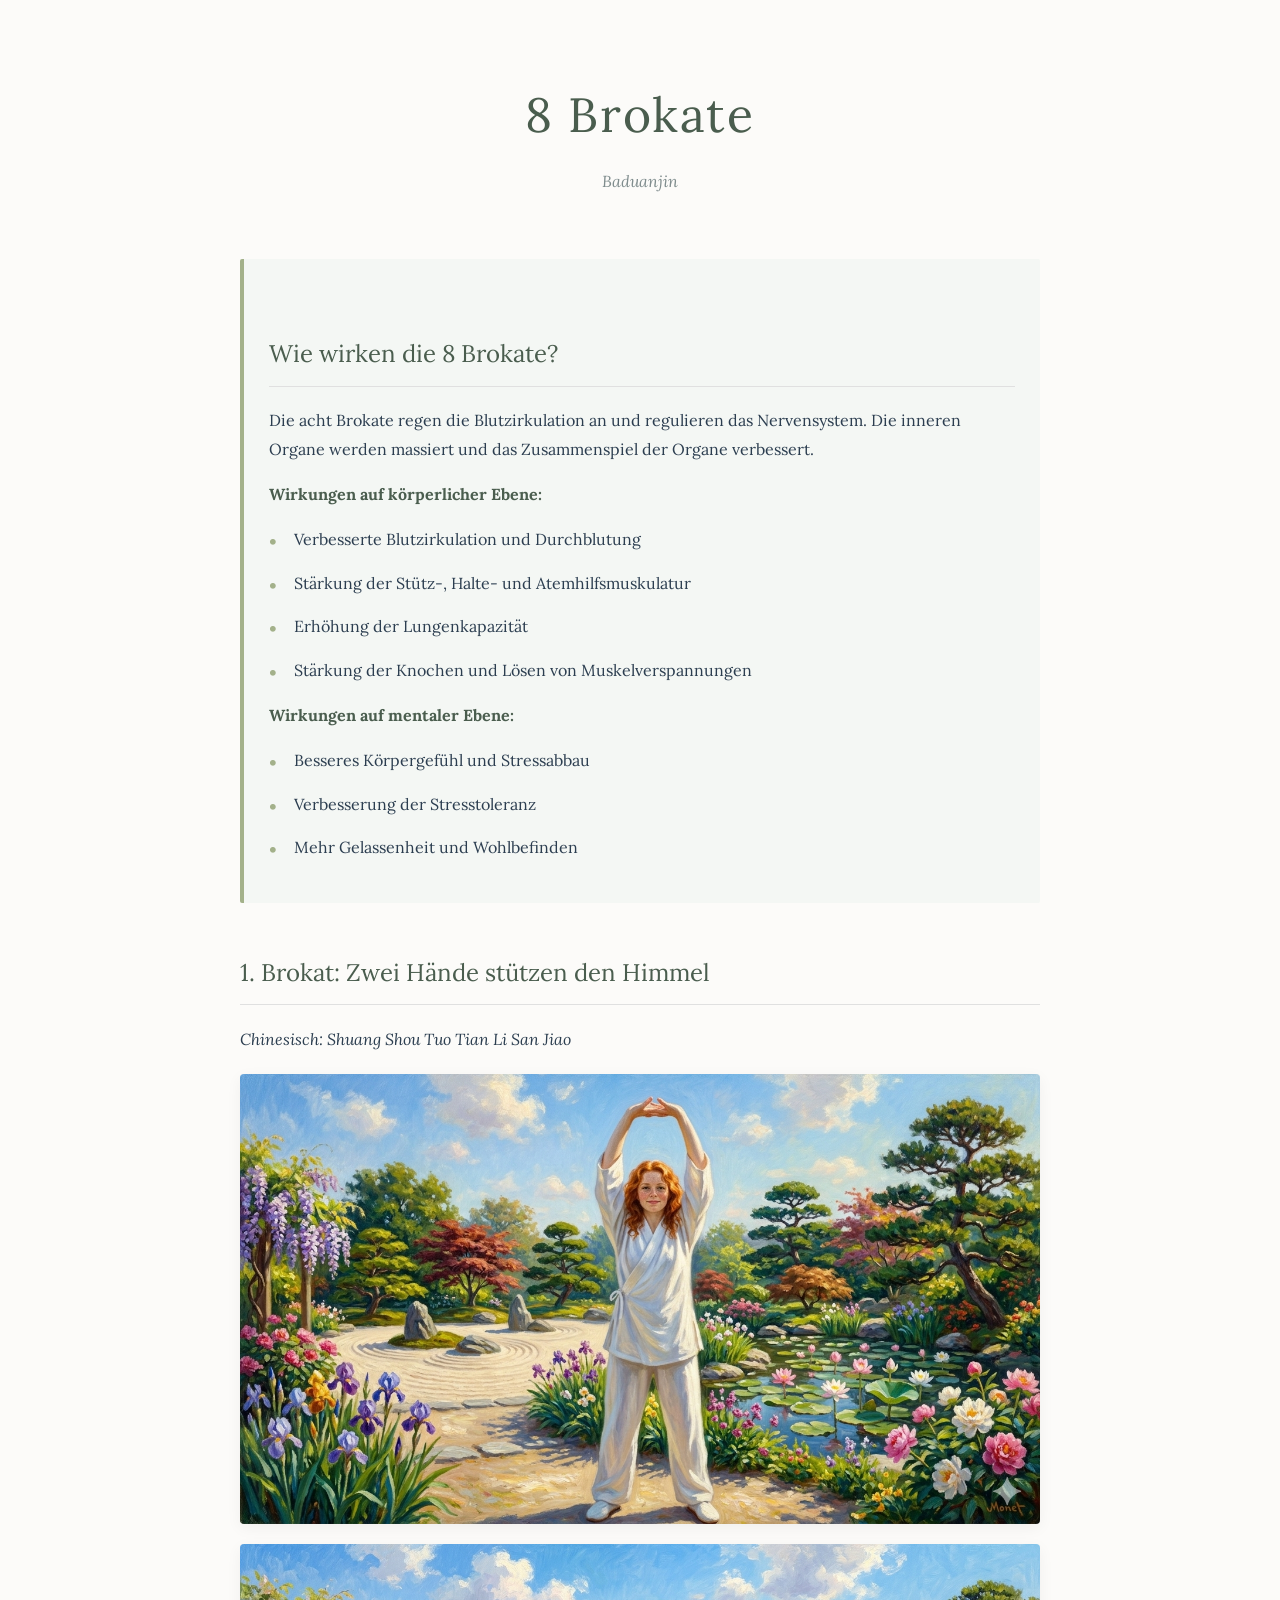
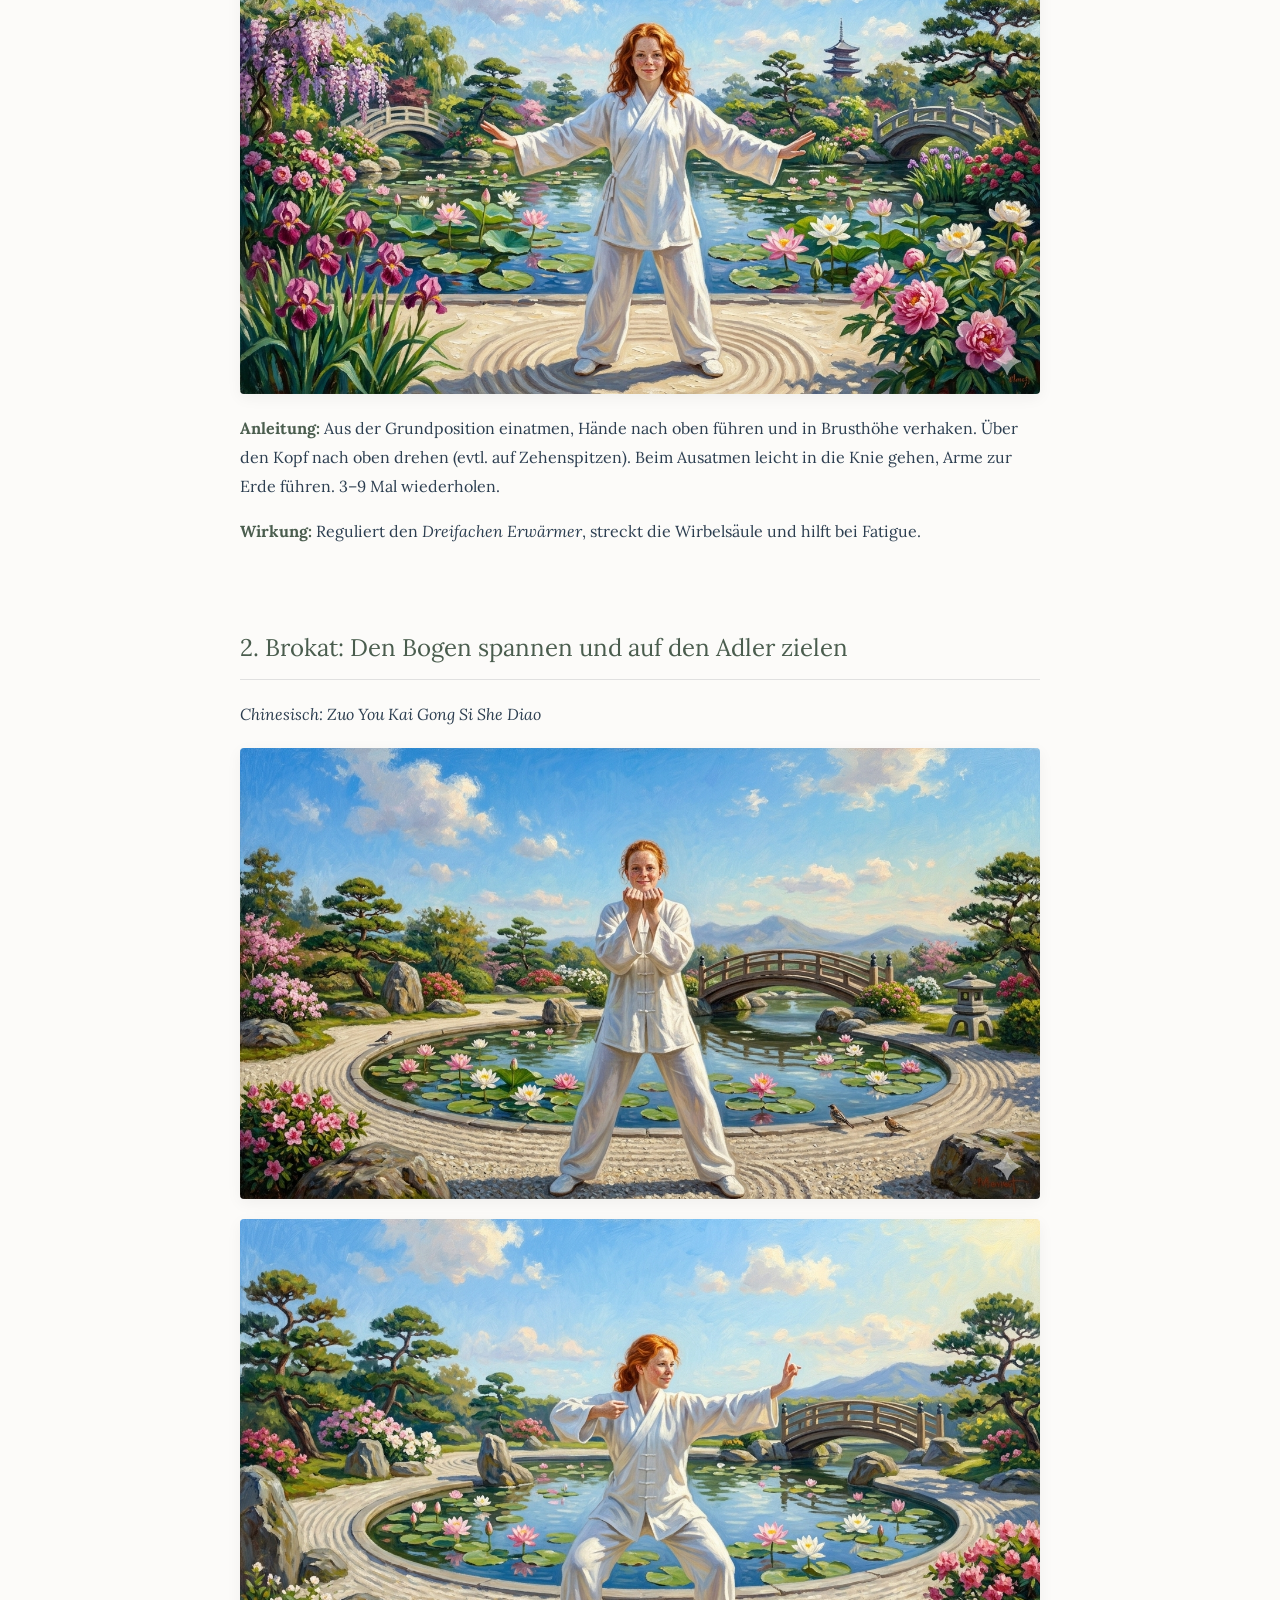
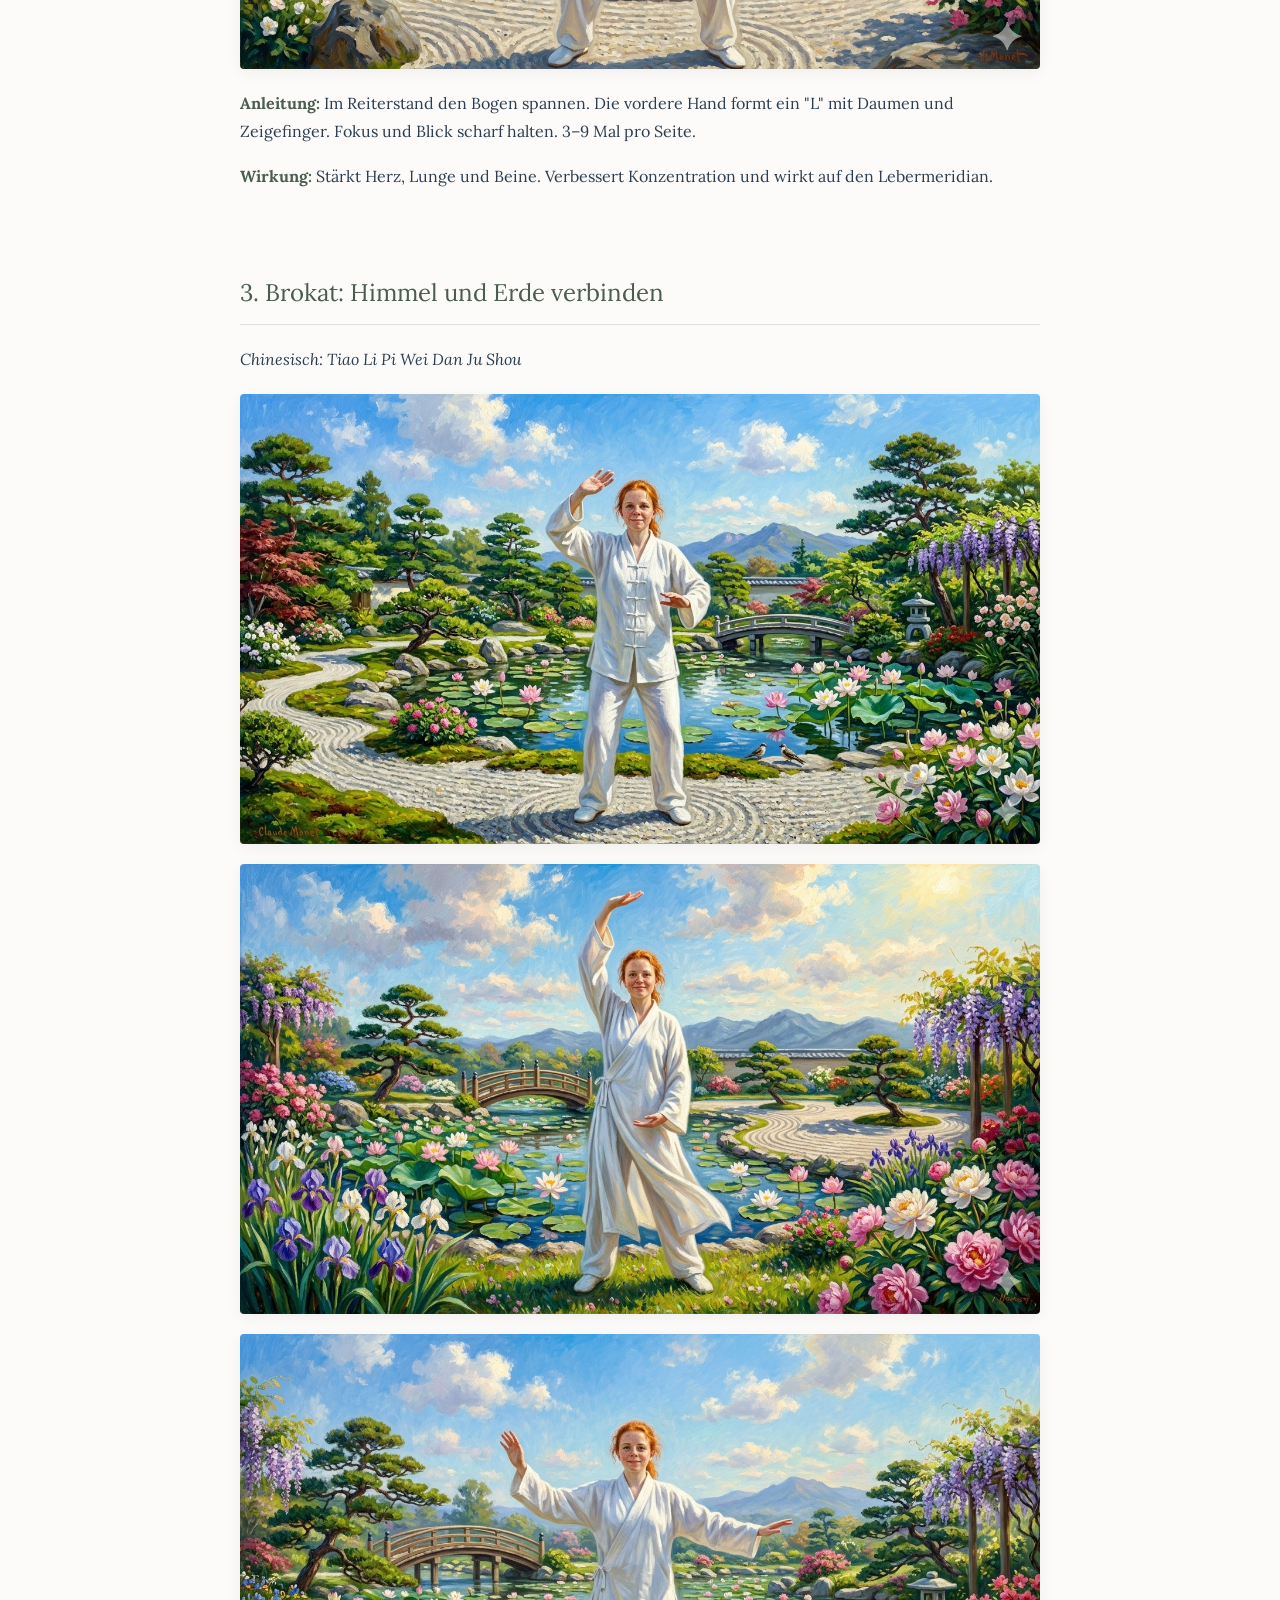
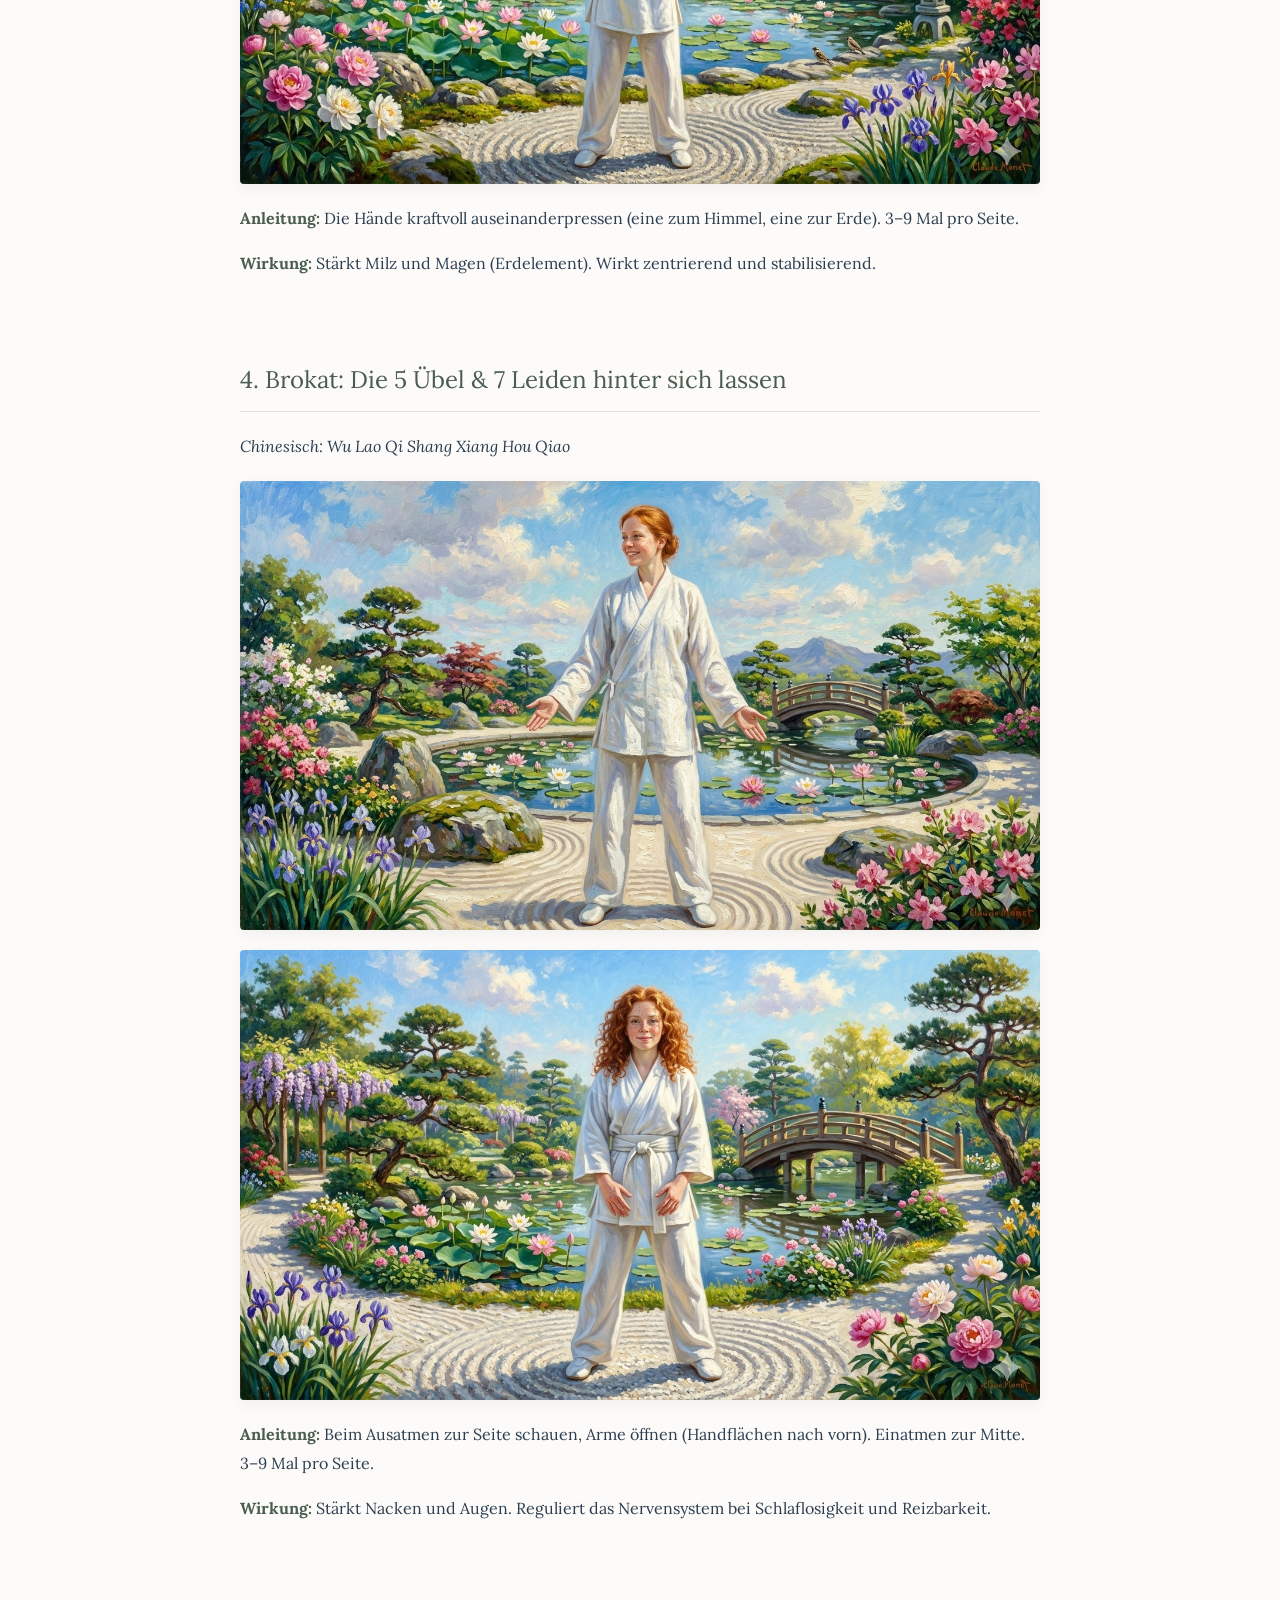
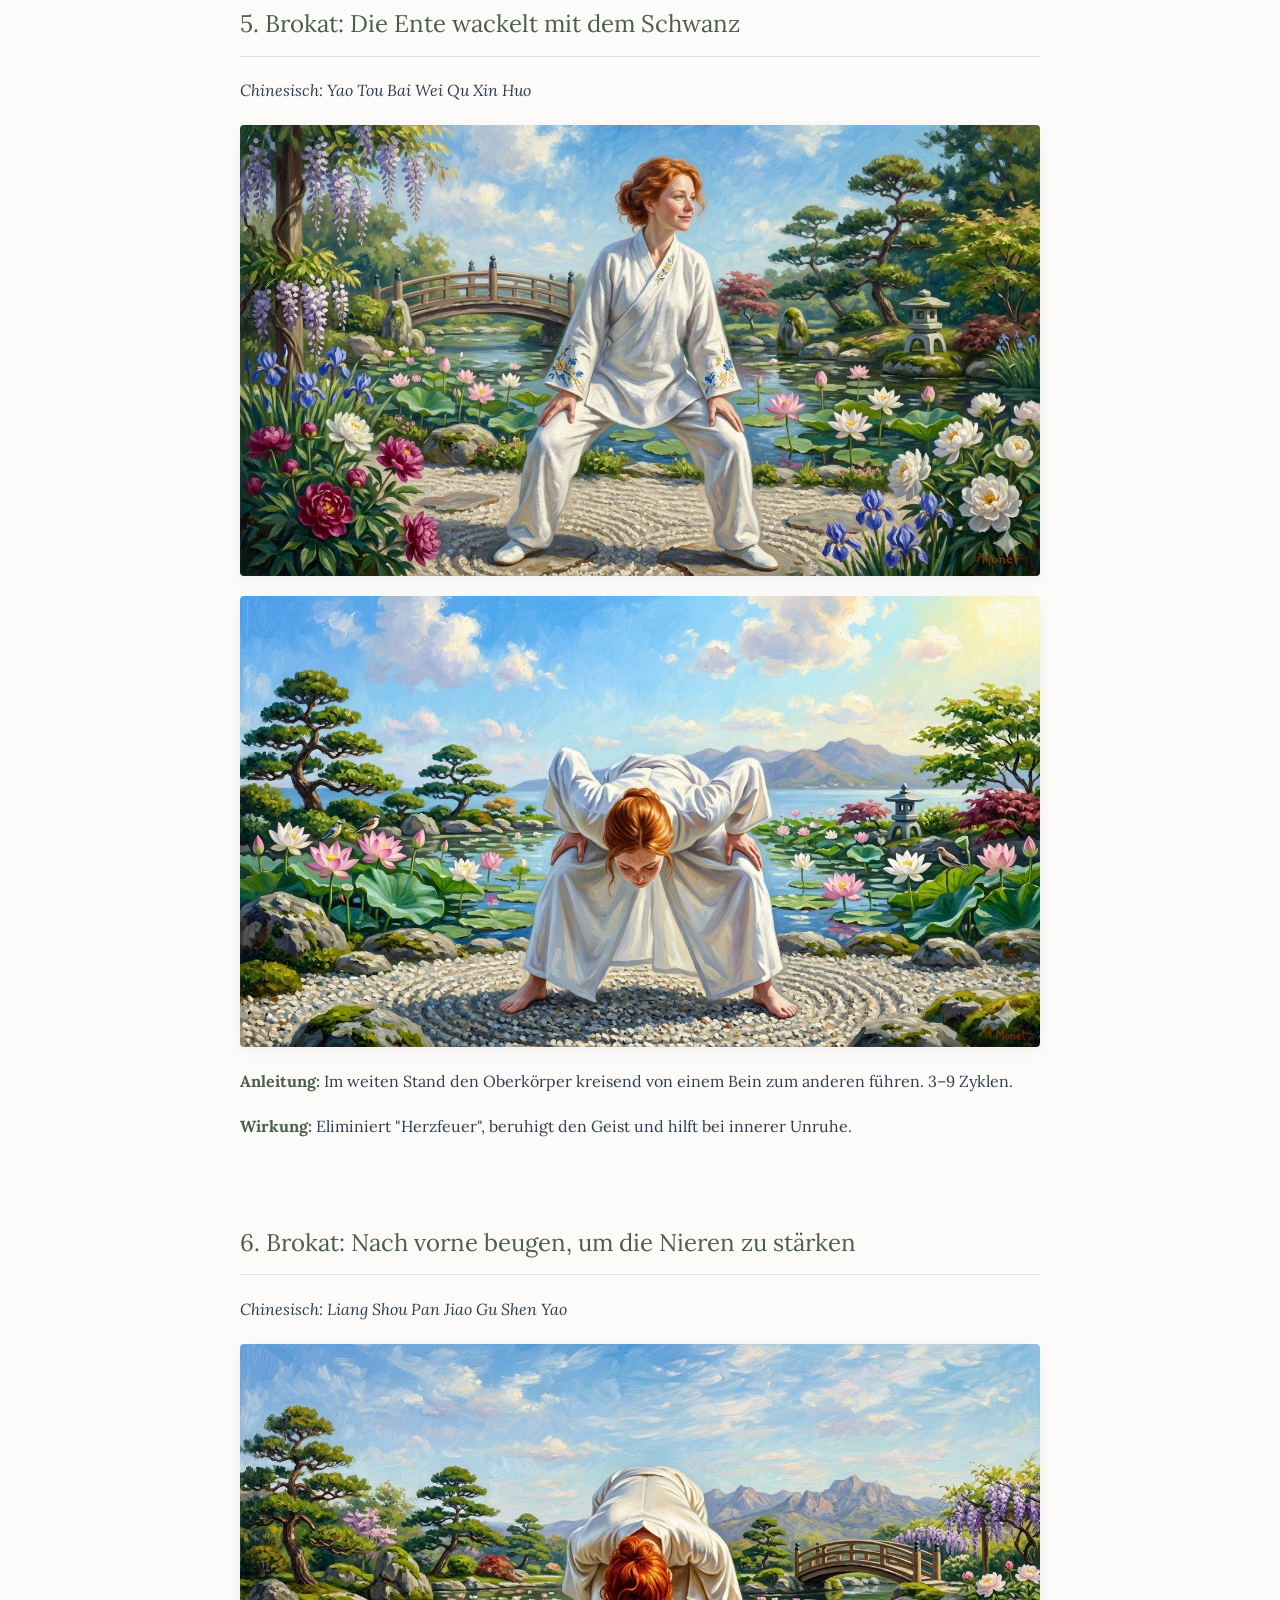
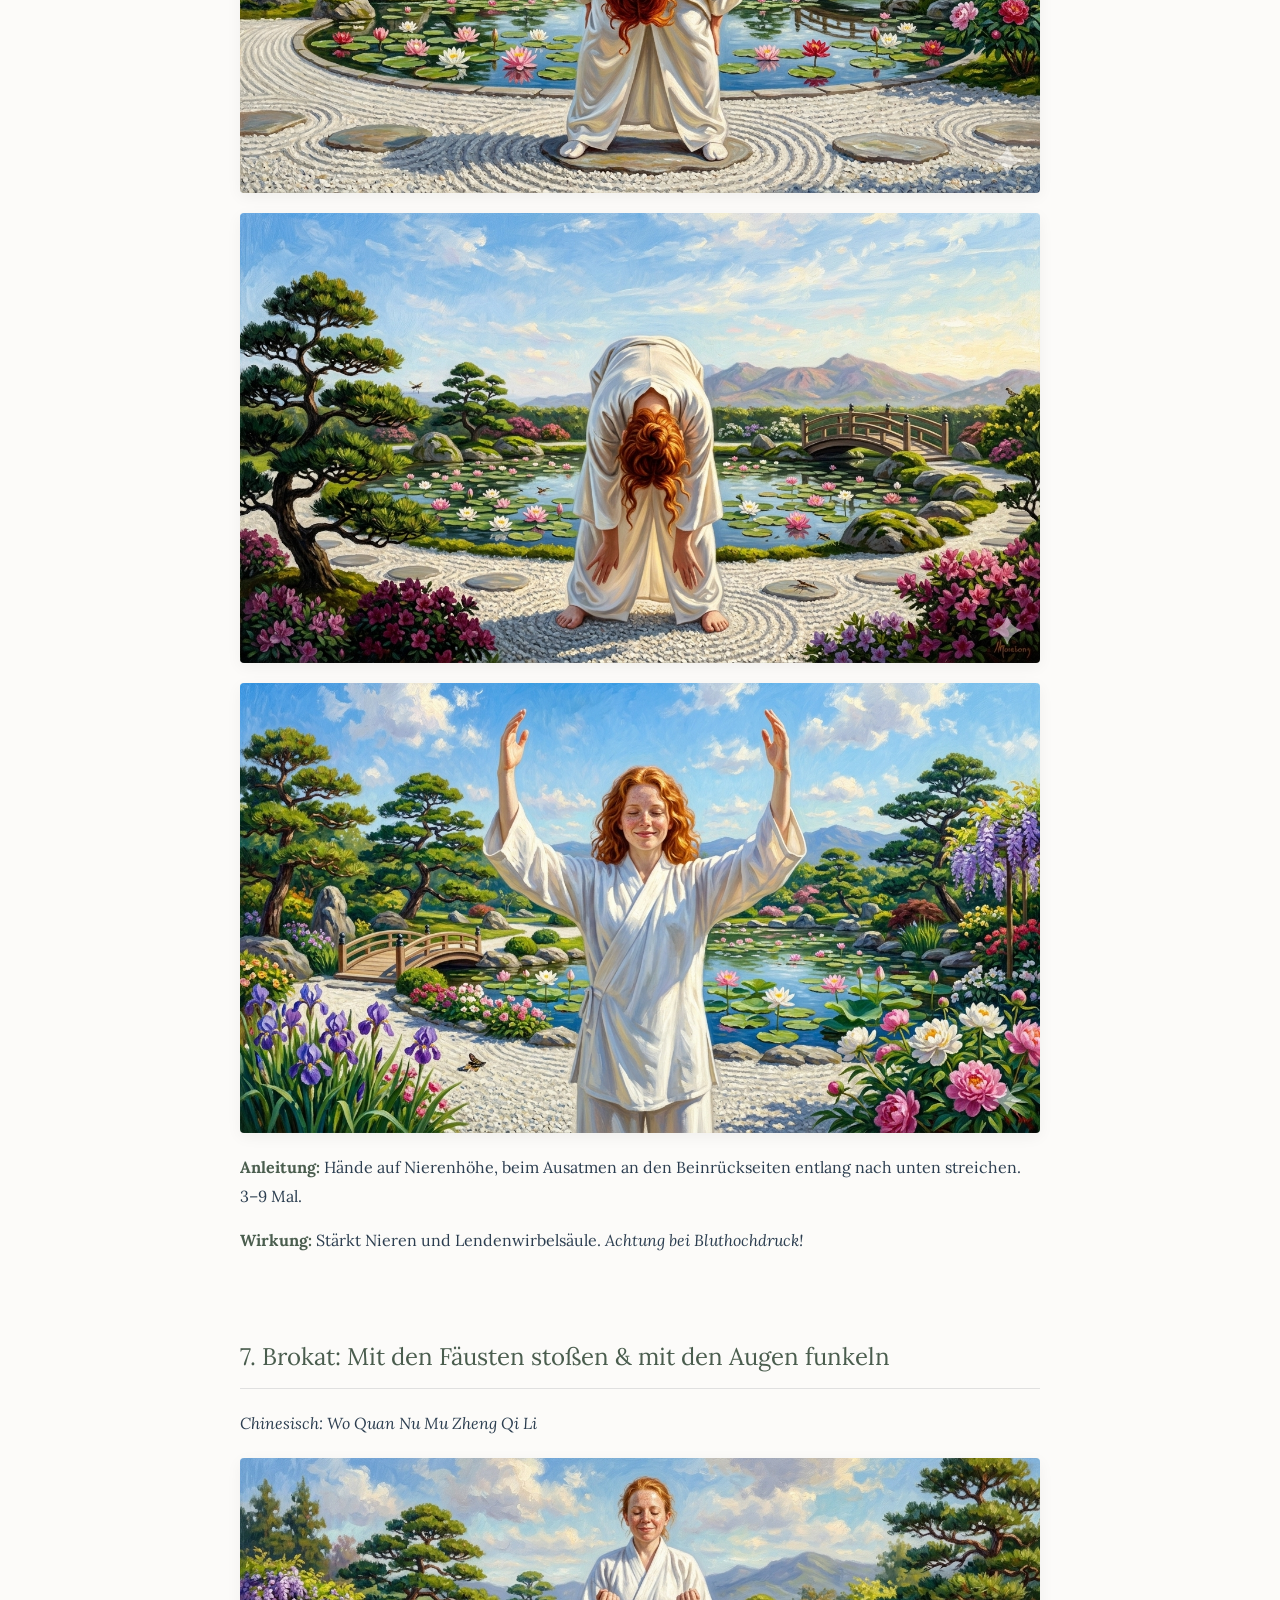
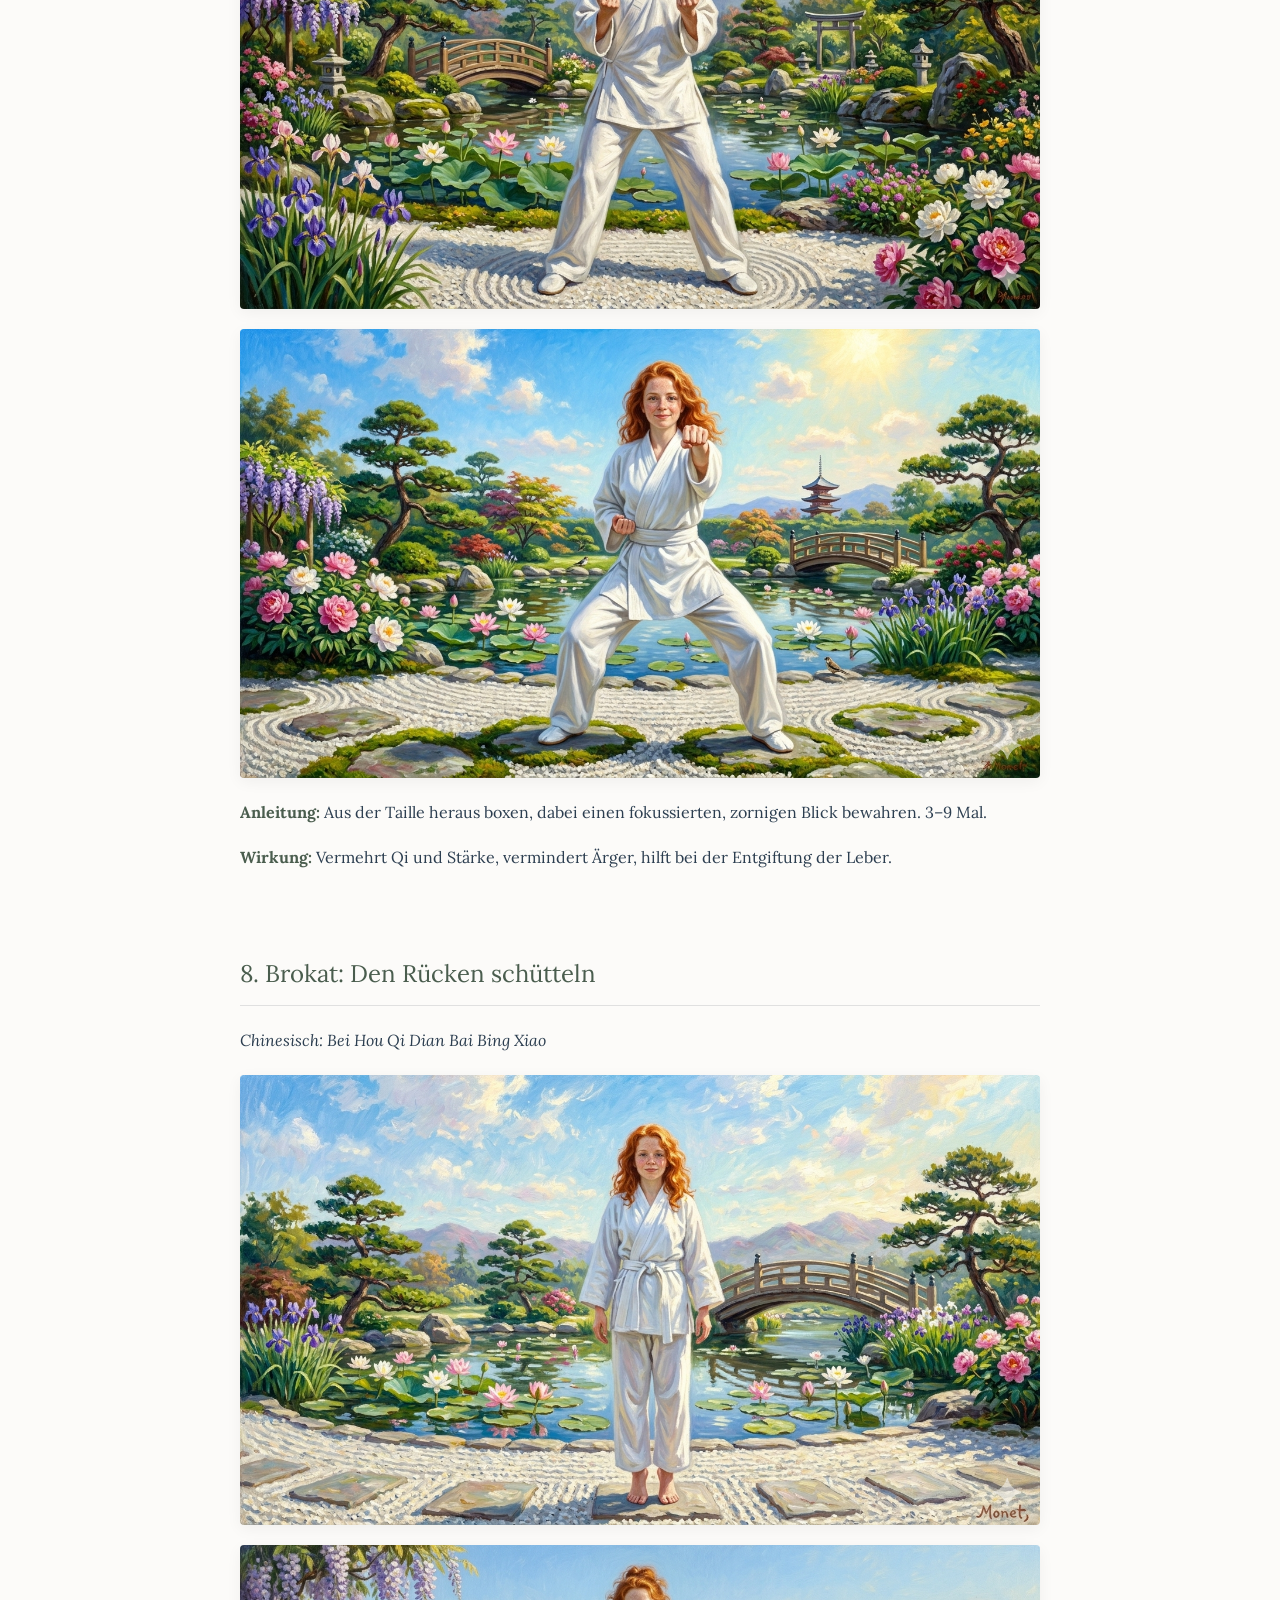
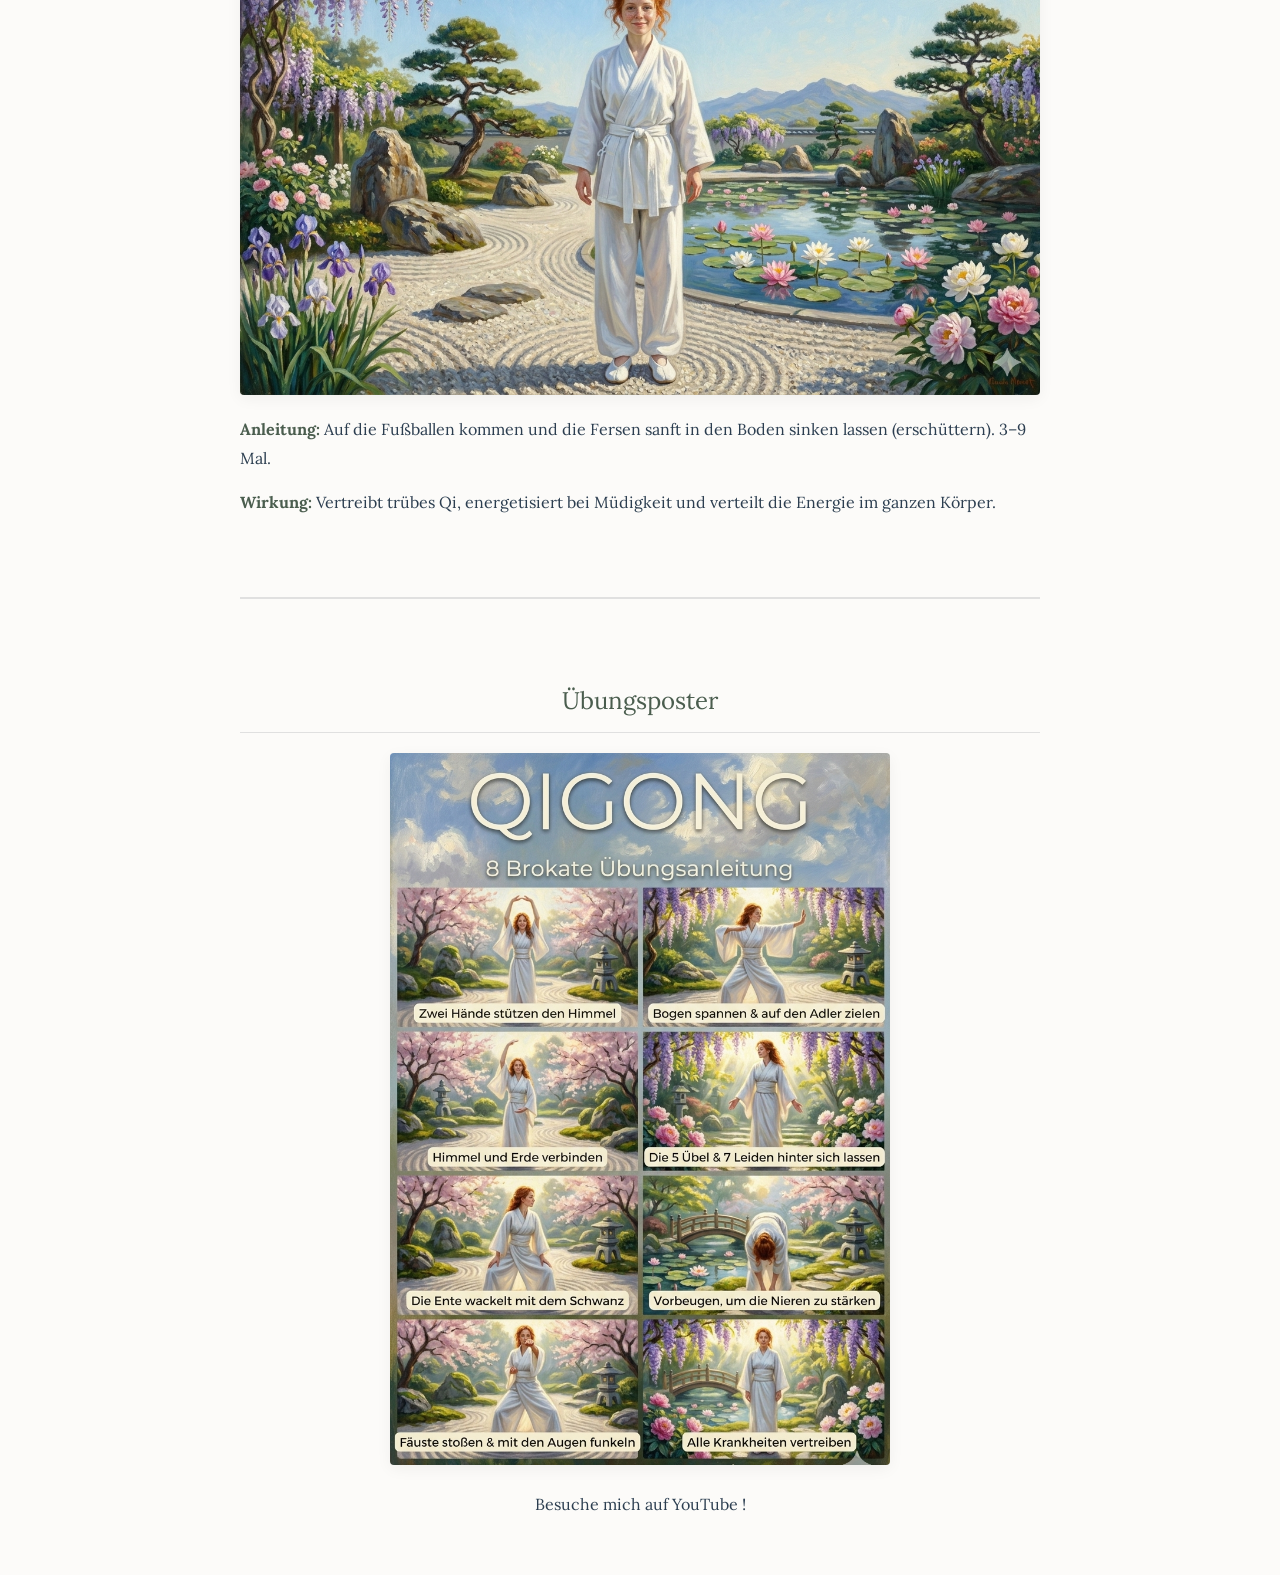
==== 8-Brokate/index.html @ 90a9aca9 "Add files via upload" ====
<!DOCTYPE html>
<html lang="de">
<head>
    <meta charset="UTF-8">
    <meta name="viewport" content="width=device-width, initial-scale=1.0">
    <title>8 Brokate - Baduanjin</title>
    <link href="https://fonts.googleapis.com/css2?family=Lora:ital,wght@0,400;0,700;1,400&display=swap" rel="stylesheet">
    <style>
        body {
            background-color: #fcfbf9; /* Sanftes Off-White */
            color: #2c3e50;
            font-family: 'Lora', serif; /* Lora Text-Stil */
            line-height: 1.8;
            margin: 0;
            padding: 40px 20px;
            display: flex;
            flex-direction: column;
            align-items: center;
        }

        .container {
            max-width: 800px;
            width: 100%;
        }

        /* Zen-Header */
        h1 {
            font-size: 3rem;
            text-align: center;
            font-weight: 400;
            letter-spacing: 0.1rem;
            color: #4a5d4e; /* Gedämpftes Moosgrün */
            margin-bottom: 0.5rem;
        }

        .subtitle {
            text-align: center;
            font-style: italic;
            color: #7f8c8d;
            margin-bottom: 4rem;
            display: block;
        }

        h2 {
            border-bottom: 1px solid #e0e0e0;
            padding-bottom: 10px;
            margin-top: 3rem;
            color: #4a5d4e;
            font-weight: 400;
        }

        .intro-box {
            background-color: #f4f7f4;
            padding: 25px;
            border-radius: 2px;
            border-left: 4px solid #a3b18a;
            margin-bottom: 2rem;
        }

        ul {
            list-style-type: none;
            padding-left: 0;
        }

        li {
            margin-bottom: 15px;
            position: relative;
            padding-left: 25px;
        }

        li::before {
            content: "•";
            color: #a3b18a;
            position: absolute;
            left: 0;
            font-size: 1.2rem;
        }

        /* Bild-Container im Zen-Stil */
        .image-gallery {
            display: flex;
            flex-wrap: wrap;
            gap: 20px;
            margin: 20px 0;
            justify-content: center;
        }

        img {
            max-width: 100%;
            height: auto;
            border-radius: 4px;
            box-shadow: 0 4px 15px rgba(0,0,0,0.05);
            transition: transform 0.3s ease;
        }

        img:hover {
            transform: scale(1.02);
        }

        .exercise-section {
            margin-bottom: 5rem;
        }

        strong {
            color: #4a5d4e;
        }

        .poster-section {
            text-align: center;
            margin-top: 4rem;
            padding-top: 2rem;
            border-top: 2px double #e0e0e0;
        }
    </style>
</head>
<body>

<div class="container">
    <header>
        <h1>8 Brokate</h1>
        <span class="subtitle">Baduanjin</span>
    </header>

    <section class="intro-box">
        <h2>Wie wirken die 8 Brokate?</h2>
        <p>Die acht Brokate regen die Blutzirkulation an und regulieren das Nervensystem. Die inneren Organe werden massiert und das Zusammenspiel der Organe verbessert.</p>
        
        <strong>Wirkungen auf körperlicher Ebene:</strong>
        <ul>
            <li>Verbesserte Blutzirkulation und Durchblutung</li>
            <li>Stärkung der Stütz-, Halte- und Atemhilfsmuskulatur</li>
            <li>Erhöhung der Lungenkapazität</li>
            <li>Stärkung der Knochen und Lösen von Muskelverspannungen</li>
        </ul>

        <strong>Wirkungen auf mentaler Ebene:</strong>
        <ul>
            <li>Besseres Körpergefühl und Stressabbau</li>
            <li>Verbesserung der Stresstoleranz</li>
            <li>Mehr Gelassenheit und Wohlbefinden</li>
        </ul>
    </section>

    <article class="exercise-section">
        <h2>1. Brokat: Zwei Hände stützen den Himmel</h2>
        <p><em>Chinesisch: Shuang Shou Tuo Tian Li San Jiao</em></p>
        <div class="image-gallery">
            <img src="images/image8.png" alt="Zwei Hände stützen den Himmel">
            <img src="images/image16.png" alt="Zwei Hände stützen den Himmel - Variation">
        </div>
        <p><strong>Anleitung:</strong> Aus der Grundposition einatmen, Hände nach oben führen und in Brusthöhe verhaken. Über den Kopf nach oben drehen (evtl. auf Zehenspitzen). Beim Ausatmen leicht in die Knie gehen, Arme zur Erde führen. 3–9 Mal wiederholen.</p>
        <p><strong>Wirkung:</strong> Reguliert den <em>Dreifachen Erwärmer</em>, streckt die Wirbelsäule und hilft bei Fatigue.</p>
    </article>

    <article class="exercise-section">
        <h2>2. Brokat: Den Bogen spannen und auf den Adler zielen</h2>
        <p><em>Chinesisch: Zuo You Kai Gong Si She Diao</em></p>
        <div class="image-gallery">
            <img src="images/image11.png" alt="Den Bogen spannen">
            <img src="images/image9.png" alt="Auf den Adler zielen">
        </div>
        <p><strong>Anleitung:</strong> Im Reiterstand den Bogen spannen. Die vordere Hand formt ein "L" mit Daumen und Zeigefinger. Fokus und Blick scharf halten. 3–9 Mal pro Seite.</p>
        <p><strong>Wirkung:</strong> Stärkt Herz, Lunge und Beine. Verbessert Konzentration und wirkt auf den Lebermeridian.</p>
    </article>

    <article class="exercise-section">
        <h2>3. Brokat: Himmel und Erde verbinden</h2>
        <p><em>Chinesisch: Tiao Li Pi Wei Dan Ju Shou</em></p>
        <div class="image-gallery">
            <img src="images/image12.png" alt="Himmel und Erde verbinden">
            <img src="images/image4.png" alt="Milz und Magen stärken">
            <img src="images/image17.png" alt="Zentrierung">
        </div>
        <p><strong>Anleitung:</strong> Die Hände kraftvoll auseinanderpressen (eine zum Himmel, eine zur Erde). 3–9 Mal pro Seite.</p>
        <p><strong>Wirkung:</strong> Stärkt Milz und Magen (Erdelement). Wirkt zentrierend und stabilisierend.</p>
    </article>

    <article class="exercise-section">
        <h2>4. Brokat: Die 5 Übel & 7 Leiden hinter sich lassen</h2>
        <p><em>Chinesisch: Wu Lao Qi Shang Xiang Hou Qiao</em></p>
        <div class="image-gallery">
            <img src="images/image5.png" alt="Die weise Eule schaut zurück">
            <img src="images/image2.png" alt="Verspannungen lösen">
        </div>
        <p><strong>Anleitung:</strong> Beim Ausatmen zur Seite schauen, Arme öffnen (Handflächen nach vorn). Einatmen zur Mitte. 3–9 Mal pro Seite.</p>
        <p><strong>Wirkung:</strong> Stärkt Nacken und Augen. Reguliert das Nervensystem bei Schlaflosigkeit und Reizbarkeit.</p>
    </article>

    <article class="exercise-section">
        <h2>5. Brokat: Die Ente wackelt mit dem Schwanz</h2>
        <p><em>Chinesisch: Yao Tou Bai Wei Qu Xin Huo</em></p>
        <div class="image-gallery">
            <img src="images/image1.png" alt="Herzfeuer beruhigen">
            <img src="images/image19.png" alt="Innere Unruhe lösen">
        </div>
        <p><strong>Anleitung:</strong> Im weiten Stand den Oberkörper kreisend von einem Bein zum anderen führen. 3–9 Zyklen.</p>
        <p><strong>Wirkung:</strong> Eliminiert "Herzfeuer", beruhigt den Geist und hilft bei innerer Unruhe.</p>
    </article>

    <article class="exercise-section">
        <h2>6. Brokat: Nach vorne beugen, um die Nieren zu stärken</h2>
        <p><em>Chinesisch: Liang Shou Pan Jiao Gu Shen Yao</em></p>
        <div class="image-gallery">
            <img src="images/image15.png" alt="Nieren stärken">
            <img src="images/image14.png" alt="Blasenmeridian dehnen">
            <img src="images/image10.png" alt="Energiefluss">
        </div>
        <p><strong>Anleitung:</strong> Hände auf Nierenhöhe, beim Ausatmen an den Beinrückseiten entlang nach unten streichen. 3–9 Mal.</p>
        <p><strong>Wirkung:</strong> Stärkt Nieren und Lendenwirbelsäule. <em>Achtung bei Bluthochdruck!</em></p>
    </article>

    <article class="exercise-section">
        <h2>7. Brokat: Mit den Fäusten stoßen & mit den Augen funkeln</h2>
        <p><em>Chinesisch: Wo Quan Nu Mu Zheng Qi Li</em></p>
        <div class="image-gallery">
            <img src="images/image3.png" alt="Kraft und Vitalität">
            <img src="images/image6.png" alt="Yang-Energie">
        </div>
        <p><strong>Anleitung:</strong> Aus der Taille heraus boxen, dabei einen fokussierten, zornigen Blick bewahren. 3–9 Mal.</p>
        <p><strong>Wirkung:</strong> Vermehrt Qi und Stärke, vermindert Ärger, hilft bei der Entgiftung der Leber.</p>
    </article>

    <article class="exercise-section">
        <h2>8. Brokat: Den Rücken schütteln</h2>
        <p><em>Chinesisch: Bei Hou Qi Dian Bai Bing Xiao</em></p>
        <div class="image-gallery">
            <img src="images/image18.png" alt="1000 Mühsale abstreifen">
            <img src="images/image7.png" alt="Energetisierung">
        </div>
        <p><strong>Anleitung:</strong> Auf die Fußballen kommen und die Fersen sanft in den Boden sinken lassen (erschüttern). 3–9 Mal.</p>
        <p><strong>Wirkung:</strong> Vertreibt trübes Qi, energetisiert bei Müdigkeit und verteilt die Energie im ganzen Körper.</p>
    </article>

    <section class="poster-section">
        <h2>Übungsposter</h2>
        <img src="images/image13.png" alt="Qigong Übungsposter" style="max-width: 500px;">
        <p>Besuche mich auf YouTube !</p>
    </section>
</div>

</body>
</html>
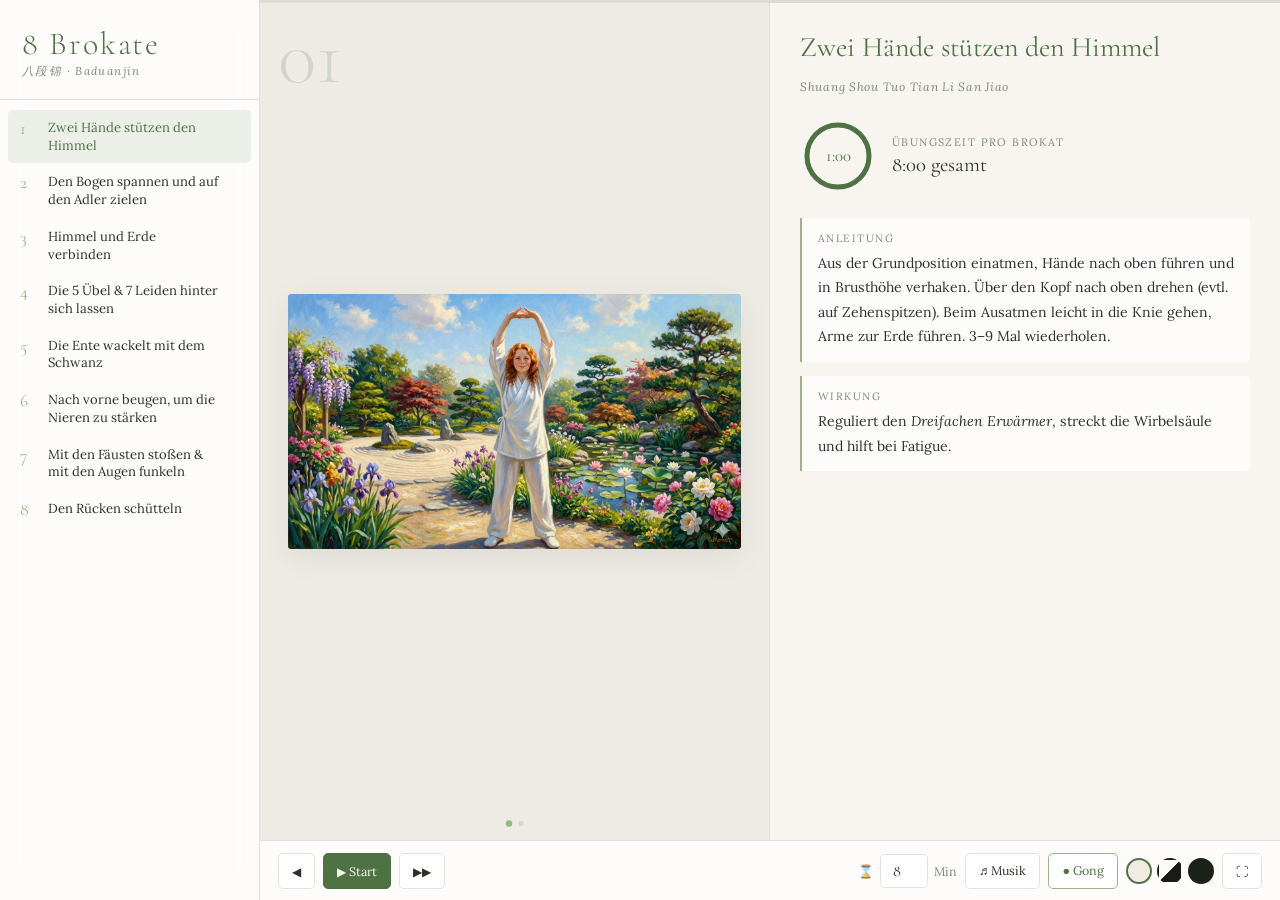
==== commit dd547eae: "Add files via upload" ====
--- a/8-Brokate/index.html
+++ b/8-Brokate/index.html
@@ -1,242 +1,710 @@
 <!DOCTYPE html>
-<html lang="de">
+<html lang="de" data-theme="light">
 <head>
-    <meta charset="UTF-8">
-    <meta name="viewport" content="width=device-width, initial-scale=1.0">
-    <title>8 Brokate - Baduanjin</title>
-    <link href="https://fonts.googleapis.com/css2?family=Lora:ital,wght@0,400;0,700;1,400&display=swap" rel="stylesheet">
-    <style>
-        body {
-            background-color: #fcfbf9; /* Sanftes Off-White */
-            color: #2c3e50;
-            font-family: 'Lora', serif; /* Lora Text-Stil */
-            line-height: 1.8;
-            margin: 0;
-            padding: 40px 20px;
-            display: flex;
-            flex-direction: column;
-            align-items: center;
-        }
-
-        .container {
-            max-width: 800px;
-            width: 100%;
-        }
-
-        /* Zen-Header */
-        h1 {
-            font-size: 3rem;
-            text-align: center;
-            font-weight: 400;
-            letter-spacing: 0.1rem;
-            color: #4a5d4e; /* Gedämpftes Moosgrün */
-            margin-bottom: 0.5rem;
-        }
-
-        .subtitle {
-            text-align: center;
-            font-style: italic;
-            color: #7f8c8d;
-            margin-bottom: 4rem;
-            display: block;
-        }
-
-        h2 {
-            border-bottom: 1px solid #e0e0e0;
-            padding-bottom: 10px;
-            margin-top: 3rem;
-            color: #4a5d4e;
-            font-weight: 400;
-        }
-
-        .intro-box {
-            background-color: #f4f7f4;
-            padding: 25px;
-            border-radius: 2px;
-            border-left: 4px solid #a3b18a;
-            margin-bottom: 2rem;
-        }
-
-        ul {
-            list-style-type: none;
-            padding-left: 0;
-        }
-
-        li {
-            margin-bottom: 15px;
-            position: relative;
-            padding-left: 25px;
-        }
-
-        li::before {
-            content: "•";
-            color: #a3b18a;
-            position: absolute;
-            left: 0;
-            font-size: 1.2rem;
-        }
-
-        /* Bild-Container im Zen-Stil */
-        .image-gallery {
-            display: flex;
-            flex-wrap: wrap;
-            gap: 20px;
-            margin: 20px 0;
-            justify-content: center;
-        }
-
-        img {
-            max-width: 100%;
-            height: auto;
-            border-radius: 4px;
-            box-shadow: 0 4px 15px rgba(0,0,0,0.05);
-            transition: transform 0.3s ease;
-        }
-
-        img:hover {
-            transform: scale(1.02);
-        }
-
-        .exercise-section {
-            margin-bottom: 5rem;
-        }
-
-        strong {
-            color: #4a5d4e;
-        }
-
-        .poster-section {
-            text-align: center;
-            margin-top: 4rem;
-            padding-top: 2rem;
-            border-top: 2px double #e0e0e0;
-        }
-    </style>
+<meta charset="UTF-8">
+<meta name="viewport" content="width=device-width, initial-scale=1.0">
+<title>8 Brokate · Baduanjin</title>
+<link href="https://fonts.googleapis.com/css2?family=Cormorant+Garamond:ital,wght@0,300;0,400;0,600;1,300;1,400&family=Lora:ital,wght@0,400;0,700;1,400&display=swap" rel="stylesheet">
+<style>
+:root {
+  --bg:       #f8f5f0;
+  --bg2:      #eeebe4;
+  --surface:  rgba(255,255,255,0.72);
+  --text:     #2a3328;
+  --muted:    #7a8a78;
+  --accent:   #4e7244;
+  --accent2:  #9ab58a;
+  --border:   rgba(80,110,70,0.18);
+  --sborder:  rgba(80,110,70,0.08);
+  --btnbg:    rgba(255,255,255,0.82);
+  --btnhov:   rgba(78,114,68,0.10);
+  --ring:     rgba(78,114,68,0.16);
+  --timer-c:  #4e7244;
+  --timer-t:  rgba(78,114,68,0.08);
+  --progress: #4e7244;
+}
+[data-theme="dark"] {
+  --bg:       #141a14;
+  --bg2:      #1a221a;
+  --surface:  rgba(26,34,26,0.88);
+  --text:     #ccdfc4;
+  --muted:    #6e8e66;
+  --accent:   #88bb7a;
+  --accent2:  #4a6a40;
+  --border:   rgba(100,160,80,0.18);
+  --sborder:  rgba(100,160,80,0.07);
+  --btnbg:    rgba(30,44,28,0.90);
+  --btnhov:   rgba(88,150,70,0.16);
+  --ring:     rgba(88,150,70,0.20);
+  --timer-c:  #88bb7a;
+  --timer-t:  rgba(88,150,70,0.10);
+  --progress: #88bb7a;
+}
+[data-theme="zen"] {
+  --bg:       #fafaf8;
+  --bg2:      #f3f3f0;
+  --surface:  rgba(255,255,255,0.60);
+  --text:     #1a1a18;
+  --muted:    #8c8c88;
+  --accent:   #303030;
+  --accent2:  #909090;
+  --border:   rgba(0,0,0,0.09);
+  --sborder:  rgba(0,0,0,0.04);
+  --btnbg:    rgba(255,255,255,0.65);
+  --btnhov:   rgba(0,0,0,0.05);
+  --ring:     rgba(0,0,0,0.08);
+  --timer-c:  #303030;
+  --timer-t:  rgba(0,0,0,0.05);
+  --progress: #303030;
+}
+
+*, *::before, *::after { box-sizing: border-box; margin: 0; padding: 0; }
+
+html, body {
+  height: 100%; overflow: hidden;
+  background: var(--bg);
+  color: var(--text);
+  font-family: 'Lora', serif;
+  transition: background .35s, color .35s;
+}
+
+/* ── LAYOUT ─────────────────────────────────────── */
+.app {
+  display: grid;
+  grid-template-columns: 260px 1fr;
+  grid-template-rows: 100vh;
+  height: 100vh;
+}
+
+/* ── SIDEBAR ─────────────────────────────────────── */
+.sidebar {
+  background: var(--surface);
+  border-right: 1px solid var(--border);
+  backdrop-filter: blur(14px);
+  display: flex; flex-direction: column;
+  overflow: hidden;
+}
+.sidebar-head {
+  padding: 28px 22px 20px;
+  border-bottom: 1px solid var(--border);
+  flex-shrink: 0;
+}
+.brand {
+  font-family: 'Cormorant Garamond', serif;
+  font-size: 2rem; font-weight: 300;
+  letter-spacing: .06em;
+  color: var(--accent);
+  line-height: 1;
+}
+.brand-sub {
+  font-size: .72rem; font-style: italic;
+  color: var(--muted); letter-spacing: .12em;
+  margin-top: 3px; display: block;
+}
+.nav-list {
+  list-style: none;
+  overflow-y: auto; flex: 1;
+  padding: 10px 8px 16px;
+}
+.nav-list::-webkit-scrollbar { width: 3px; }
+.nav-list::-webkit-scrollbar-thumb { background: var(--accent2); border-radius: 2px; }
+.nav-btn {
+  width: 100%; text-align: left;
+  background: none; border: none; cursor: pointer;
+  color: var(--text); font-family: 'Lora', serif;
+  font-size: .82rem; line-height: 1.35;
+  padding: 9px 12px; border-radius: 5px;
+  display: flex; align-items: flex-start; gap: 10px;
+  transition: background .18s, color .18s;
+  margin-bottom: 1px;
+}
+.nav-btn:hover   { background: var(--btnhov); }
+.nav-btn.active  { background: var(--btnhov); color: var(--accent); }
+.nav-num {
+  font-family: 'Cormorant Garamond', serif;
+  font-size: 1.1rem; line-height: 1;
+  color: var(--accent2); min-width: 18px; flex-shrink: 0;
+  margin-top: 1px;
+}
+.nav-check {
+  margin-left: auto; color: var(--accent); font-size: .8rem;
+  opacity: 0; flex-shrink: 0; margin-top: 1px;
+}
+.nav-btn.done .nav-check { opacity: 1; }
+
+/* ── MAIN ────────────────────────────────────────── */
+.main {
+  display: grid;
+  grid-template-rows: 3px 1fr 60px;
+  height: 100vh; overflow: hidden;
+}
+
+/* session progress line */
+.prog-line {
+  background: var(--border);
+  position: relative;
+}
+.prog-fill {
+  position: absolute; inset: 0;
+  background: var(--progress);
+  transition: width .8s linear;
+  width: 0%;
+}
+
+/* content area */
+.content {
+  display: grid;
+  grid-template-columns: 1fr 1fr;
+  overflow: hidden;
+}
+
+/* ── IMAGE PANEL ─────────────────────────────────── */
+.img-panel {
+  background: var(--bg2);
+  position: relative; overflow: hidden;
+  border-right: 1px solid var(--sborder);
+}
+.slide {
+  position: absolute; inset: 0;
+  display: flex; align-items: center; justify-content: center;
+  padding: 28px;
+  opacity: 0; transition: opacity .9s ease;
+  pointer-events: none;
+}
+.slide.on { opacity: 1; pointer-events: auto; }
+.slide img {
+  max-width: 100%; max-height: 100%;
+  object-fit: contain;
+  border-radius: 3px;
+  box-shadow: 0 8px 32px rgba(0,0,0,.07);
+  transition: transform .35s ease;
+}
+.slide img:hover { transform: scale(1.025); }
+.img-dots {
+  position: absolute; bottom: 14px; left: 50%;
+  transform: translateX(-50%);
+  display: flex; gap: 7px;
+}
+.dot {
+  width: 5px; height: 5px; border-radius: 50%;
+  background: var(--accent2); opacity: .35;
+  transition: opacity .3s, transform .3s;
+}
+.dot.on { opacity: 1; transform: scale(1.3); }
+.ex-big-num {
+  position: absolute; top: 14px; left: 18px;
+  font-family: 'Cormorant Garamond', serif;
+  font-size: 5rem; font-weight: 300; line-height: 1;
+  color: var(--border); pointer-events: none;
+  user-select: none;
+}
+
+/* ── INFO PANEL ──────────────────────────────────── */
+.info-panel {
+  padding: 28px 30px;
+  overflow-y: auto; background: var(--bg);
+  display: flex; flex-direction: column; gap: 14px;
+}
+.info-panel::-webkit-scrollbar { width: 3px; }
+.info-panel::-webkit-scrollbar-thumb { background: var(--accent2); border-radius: 2px; }
+
+.ex-title {
+  font-family: 'Cormorant Garamond', serif;
+  font-size: 1.75rem; font-weight: 400; line-height: 1.2;
+  color: var(--accent);
+}
+.ex-cn {
+  font-size: .75rem; font-style: italic;
+  color: var(--muted); letter-spacing: .06em;
+}
+
+/* timer area */
+.timer-row {
+  display: flex; align-items: center; gap: 16px;
+  padding: 10px 0;
+}
+.ring-wrap {
+  position: relative; width: 76px; height: 76px; flex-shrink: 0;
+}
+.ring-wrap svg { transform: rotate(-90deg); }
+.ring-bg   { fill: none; stroke: var(--timer-t); stroke-width: 5; }
+.ring-arc  {
+  fill: none; stroke: var(--timer-c); stroke-width: 5;
+  stroke-linecap: round;
+  transition: stroke-dashoffset .95s linear;
+}
+.ring-txt {
+  position: absolute; inset: 0;
+  display: flex; align-items: center; justify-content: center;
+  font-family: 'Cormorant Garamond', serif;
+  font-size: 1.05rem; color: var(--accent);
+}
+.timer-meta { flex: 1; }
+.timer-label {
+  font-size: .68rem; text-transform: uppercase;
+  letter-spacing: .13em; color: var(--muted); margin-bottom: 3px;
+}
+.timer-total {
+  font-family: 'Cormorant Garamond', serif;
+  font-size: 1.3rem; color: var(--text);
+}
+
+/* info cards */
+.icard {
+  background: var(--surface);
+  border-left: 2px solid var(--accent2);
+  border-radius: 0 5px 5px 0;
+  padding: 13px 16px;
+  backdrop-filter: blur(4px);
+}
+.icard-lbl {
+  font-size: .66rem; text-transform: uppercase;
+  letter-spacing: .14em; color: var(--muted); margin-bottom: 6px;
+}
+.icard-txt {
+  font-size: .88rem; line-height: 1.75;
+}
+
+/* ── CONTROLS BAR ────────────────────────────────── */
+.cbar {
+  background: var(--surface);
+  border-top: 1px solid var(--border);
+  backdrop-filter: blur(14px);
+  display: flex; align-items: center; gap: 8px;
+  padding: 0 18px;
+  flex-wrap: nowrap; overflow: hidden;
+}
+.sp { flex: 1; }
+
+.btn {
+  background: var(--btnbg);
+  border: 1px solid var(--border);
+  color: var(--text);
+  border-radius: 5px;
+  padding: 0 13px; height: 36px;
+  font-family: 'Lora', serif; font-size: .78rem;
+  cursor: pointer; white-space: nowrap;
+  display: flex; align-items: center; gap: 5px;
+  transition: background .18s, transform .1s, border-color .18s;
+  flex-shrink: 0;
+}
+.btn:hover  { background: var(--btnhov); transform: translateY(-1px); }
+.btn:active { transform: translateY(0); }
+.btn.pri {
+  background: var(--accent); color: var(--bg);
+  border-color: var(--accent);
+}
+.btn.pri:hover { opacity: .88; }
+.btn.lit { color: var(--accent); border-color: var(--accent2); }
+
+.time-wrap {
+  display: flex; align-items: center; gap: 6px;
+  font-size: .78rem; flex-shrink: 0;
+}
+.time-wrap input {
+  width: 48px; height: 34px;
+  background: var(--btnbg); border: 1px solid var(--border);
+  border-radius: 5px; color: var(--text);
+  font-family: 'Cormorant Garamond', serif; font-size: 1rem;
+  text-align: center; padding: 0 4px;
+  transition: border-color .18s;
+}
+.time-wrap input:focus { outline: none; border-color: var(--accent); }
+.time-wrap span { color: var(--muted); }
+
+.themes { display: flex; gap: 5px; flex-shrink: 0; }
+.tb {
+  width: 26px; height: 26px; border-radius: 50%;
+  border: 2px solid transparent; cursor: pointer;
+  transition: transform .18s, border-color .18s;
+  flex-shrink: 0;
+}
+.tb:hover { transform: scale(1.12); }
+.tb.on    { border-color: var(--accent); }
+.tb.light { background: #f0ece4; }
+.tb.dark  { background: #1a221a; }
+.tb.zen   { background: linear-gradient(135deg,#fafaf8 50%,#1a1a18 50%); }
+
+/* ── TRANSITIONS ─────────────────────────────────── */
+@keyframes fadeup {
+  from { opacity: 0; transform: translateY(8px); }
+  to   { opacity: 1; transform: translateY(0); }
+}
+.info-panel > * { animation: fadeup .38s ease both; }
+.info-panel > *:nth-child(2) { animation-delay: .04s; }
+.info-panel > *:nth-child(3) { animation-delay: .08s; }
+.info-panel > *:nth-child(4) { animation-delay: .12s; }
+.info-panel > *:nth-child(5) { animation-delay: .16s; }
+.info-panel > *:nth-child(6) { animation-delay: .20s; }
+
+/* ── FULLSCREEN ──────────────────────────────────── */
+:fullscreen .app,
+:-webkit-full-screen .app { height: 100vh; }
+
+/* ── RESPONSIVE ──────────────────────────────────── */
+@media (max-width: 900px) {
+  .app { grid-template-columns: 1fr; }
+  .sidebar { display: none; }
+  .content { grid-template-columns: 1fr; grid-template-rows: 42vh 1fr; }
+}
+@media (max-width: 600px) {
+  .cbar { gap: 5px; padding: 0 10px; }
+  .btn  { padding: 0 8px; font-size: .72rem; }
+  .time-wrap input { width: 40px; }
+}
+</style>
 </head>
 <body>
-
-<div class="container">
-    <header>
-        <h1>8 Brokate</h1>
-        <span class="subtitle">Baduanjin</span>
-    </header>
-
-    <section class="intro-box">
-        <h2>Wie wirken die 8 Brokate?</h2>
-        <p>Die acht Brokate regen die Blutzirkulation an und regulieren das Nervensystem. Die inneren Organe werden massiert und das Zusammenspiel der Organe verbessert.</p>
-        
-        <strong>Wirkungen auf körperlicher Ebene:</strong>
-        <ul>
-            <li>Verbesserte Blutzirkulation und Durchblutung</li>
-            <li>Stärkung der Stütz-, Halte- und Atemhilfsmuskulatur</li>
-            <li>Erhöhung der Lungenkapazität</li>
-            <li>Stärkung der Knochen und Lösen von Muskelverspannungen</li>
-        </ul>
-
-        <strong>Wirkungen auf mentaler Ebene:</strong>
-        <ul>
-            <li>Besseres Körpergefühl und Stressabbau</li>
-            <li>Verbesserung der Stresstoleranz</li>
-            <li>Mehr Gelassenheit und Wohlbefinden</li>
-        </ul>
-    </section>
-
-    <article class="exercise-section">
-        <h2>1. Brokat: Zwei Hände stützen den Himmel</h2>
-        <p><em>Chinesisch: Shuang Shou Tuo Tian Li San Jiao</em></p>
-        <div class="image-gallery">
-            <img src="images/image8.png" alt="Zwei Hände stützen den Himmel">
-            <img src="images/image16.png" alt="Zwei Hände stützen den Himmel - Variation">
-        </div>
-        <p><strong>Anleitung:</strong> Aus der Grundposition einatmen, Hände nach oben führen und in Brusthöhe verhaken. Über den Kopf nach oben drehen (evtl. auf Zehenspitzen). Beim Ausatmen leicht in die Knie gehen, Arme zur Erde führen. 3–9 Mal wiederholen.</p>
-        <p><strong>Wirkung:</strong> Reguliert den <em>Dreifachen Erwärmer</em>, streckt die Wirbelsäule und hilft bei Fatigue.</p>
-    </article>
-
-    <article class="exercise-section">
-        <h2>2. Brokat: Den Bogen spannen und auf den Adler zielen</h2>
-        <p><em>Chinesisch: Zuo You Kai Gong Si She Diao</em></p>
-        <div class="image-gallery">
-            <img src="images/image11.png" alt="Den Bogen spannen">
-            <img src="images/image9.png" alt="Auf den Adler zielen">
-        </div>
-        <p><strong>Anleitung:</strong> Im Reiterstand den Bogen spannen. Die vordere Hand formt ein "L" mit Daumen und Zeigefinger. Fokus und Blick scharf halten. 3–9 Mal pro Seite.</p>
-        <p><strong>Wirkung:</strong> Stärkt Herz, Lunge und Beine. Verbessert Konzentration und wirkt auf den Lebermeridian.</p>
-    </article>
-
-    <article class="exercise-section">
-        <h2>3. Brokat: Himmel und Erde verbinden</h2>
-        <p><em>Chinesisch: Tiao Li Pi Wei Dan Ju Shou</em></p>
-        <div class="image-gallery">
-            <img src="images/image12.png" alt="Himmel und Erde verbinden">
-            <img src="images/image4.png" alt="Milz und Magen stärken">
-            <img src="images/image17.png" alt="Zentrierung">
-        </div>
-        <p><strong>Anleitung:</strong> Die Hände kraftvoll auseinanderpressen (eine zum Himmel, eine zur Erde). 3–9 Mal pro Seite.</p>
-        <p><strong>Wirkung:</strong> Stärkt Milz und Magen (Erdelement). Wirkt zentrierend und stabilisierend.</p>
-    </article>
-
-    <article class="exercise-section">
-        <h2>4. Brokat: Die 5 Übel & 7 Leiden hinter sich lassen</h2>
-        <p><em>Chinesisch: Wu Lao Qi Shang Xiang Hou Qiao</em></p>
-        <div class="image-gallery">
-            <img src="images/image5.png" alt="Die weise Eule schaut zurück">
-            <img src="images/image2.png" alt="Verspannungen lösen">
-        </div>
-        <p><strong>Anleitung:</strong> Beim Ausatmen zur Seite schauen, Arme öffnen (Handflächen nach vorn). Einatmen zur Mitte. 3–9 Mal pro Seite.</p>
-        <p><strong>Wirkung:</strong> Stärkt Nacken und Augen. Reguliert das Nervensystem bei Schlaflosigkeit und Reizbarkeit.</p>
-    </article>
-
-    <article class="exercise-section">
-        <h2>5. Brokat: Die Ente wackelt mit dem Schwanz</h2>
-        <p><em>Chinesisch: Yao Tou Bai Wei Qu Xin Huo</em></p>
-        <div class="image-gallery">
-            <img src="images/image1.png" alt="Herzfeuer beruhigen">
-            <img src="images/image19.png" alt="Innere Unruhe lösen">
-        </div>
-        <p><strong>Anleitung:</strong> Im weiten Stand den Oberkörper kreisend von einem Bein zum anderen führen. 3–9 Zyklen.</p>
-        <p><strong>Wirkung:</strong> Eliminiert "Herzfeuer", beruhigt den Geist und hilft bei innerer Unruhe.</p>
-    </article>
-
-    <article class="exercise-section">
-        <h2>6. Brokat: Nach vorne beugen, um die Nieren zu stärken</h2>
-        <p><em>Chinesisch: Liang Shou Pan Jiao Gu Shen Yao</em></p>
-        <div class="image-gallery">
-            <img src="images/image15.png" alt="Nieren stärken">
-            <img src="images/image14.png" alt="Blasenmeridian dehnen">
-            <img src="images/image10.png" alt="Energiefluss">
-        </div>
-        <p><strong>Anleitung:</strong> Hände auf Nierenhöhe, beim Ausatmen an den Beinrückseiten entlang nach unten streichen. 3–9 Mal.</p>
-        <p><strong>Wirkung:</strong> Stärkt Nieren und Lendenwirbelsäule. <em>Achtung bei Bluthochdruck!</em></p>
-    </article>
-
-    <article class="exercise-section">
-        <h2>7. Brokat: Mit den Fäusten stoßen & mit den Augen funkeln</h2>
-        <p><em>Chinesisch: Wo Quan Nu Mu Zheng Qi Li</em></p>
-        <div class="image-gallery">
-            <img src="images/image3.png" alt="Kraft und Vitalität">
-            <img src="images/image6.png" alt="Yang-Energie">
-        </div>
-        <p><strong>Anleitung:</strong> Aus der Taille heraus boxen, dabei einen fokussierten, zornigen Blick bewahren. 3–9 Mal.</p>
-        <p><strong>Wirkung:</strong> Vermehrt Qi und Stärke, vermindert Ärger, hilft bei der Entgiftung der Leber.</p>
-    </article>
-
-    <article class="exercise-section">
-        <h2>8. Brokat: Den Rücken schütteln</h2>
-        <p><em>Chinesisch: Bei Hou Qi Dian Bai Bing Xiao</em></p>
-        <div class="image-gallery">
-            <img src="images/image18.png" alt="1000 Mühsale abstreifen">
-            <img src="images/image7.png" alt="Energetisierung">
-        </div>
-        <p><strong>Anleitung:</strong> Auf die Fußballen kommen und die Fersen sanft in den Boden sinken lassen (erschüttern). 3–9 Mal.</p>
-        <p><strong>Wirkung:</strong> Vertreibt trübes Qi, energetisiert bei Müdigkeit und verteilt die Energie im ganzen Körper.</p>
-    </article>
-
-    <section class="poster-section">
-        <h2>Übungsposter</h2>
-        <img src="images/image13.png" alt="Qigong Übungsposter" style="max-width: 500px;">
-        <p>Besuche mich auf YouTube !</p>
-    </section>
+<div class="app" id="app">
+
+  <!-- SIDEBAR -->
+  <aside class="sidebar">
+    <div class="sidebar-head">
+      <div class="brand">8 Brokate</div>
+      <span class="brand-sub">八段锦 · Baduanjin</span>
+    </div>
+    <ul class="nav-list" id="navList"></ul>
+  </aside>
+
+  <!-- MAIN -->
+  <main class="main">
+    <div class="prog-line"><div class="prog-fill" id="progFill"></div></div>
+
+    <div class="content">
+      <!-- Image Panel -->
+      <div class="img-panel" id="imgPanel">
+        <div class="ex-big-num" id="bigNum">01</div>
+        <div class="img-dots" id="imgDots"></div>
+      </div>
+
+      <!-- Info Panel -->
+      <div class="info-panel" id="infoPanel"></div>
+    </div>
+
+    <!-- Controls Bar -->
+    <div class="cbar">
+      <button class="btn" onclick="goPrev()" title="Zurück">&#9664;</button>
+      <button class="btn pri" id="ppBtn" onclick="togglePlay()">&#9654; Start</button>
+      <button class="btn" onclick="goNext()" title="Weiter">&#9654;&#9654;</button>
+
+      <div class="sp"></div>
+
+      <div class="time-wrap">
+        <span>&#8987;</span>
+        <input type="number" id="minInput" value="8" min="1" max="99" onchange="resetTimer()">
+        <span>Min</span>
+      </div>
+
+      <button class="btn" id="musicBtn" onclick="toggleMusic()">&#9836; Musik</button>
+      <button class="btn lit" id="gongBtn" onclick="toggleGong()">&#9679; Gong</button>
+
+      <div class="themes">
+        <button class="tb light on" id="tl" onclick="setTheme('light')" title="Hell"></button>
+        <button class="tb zen"   id="tz" onclick="setTheme('zen')"   title="Zen"></button>
+        <button class="tb dark"  id="td" onclick="setTheme('dark')"  title="Dunkel"></button>
+      </div>
+
+      <button class="btn" onclick="goFullscreen()" title="Vollbild">&#9974;</button>
+    </div>
+  </main>
 </div>
 
+<script>
+const EX = [
+  {
+    num:1, title:"Zwei Hände stützen den Himmel",
+    cn:"Shuang Shou Tuo Tian Li San Jiao",
+    imgs:["images/image8.png","images/image16.png"],
+    anl:"Aus der Grundposition einatmen, Hände nach oben führen und in Brusthöhe verhaken. Über den Kopf nach oben drehen (evtl. auf Zehenspitzen). Beim Ausatmen leicht in die Knie gehen, Arme zur Erde führen. 3–9 Mal wiederholen.",
+    wkg:"Reguliert den <em>Dreifachen Erwärmer</em>, streckt die Wirbelsäule und hilft bei Fatigue."
+  },
+  {
+    num:2, title:"Den Bogen spannen und auf den Adler zielen",
+    cn:"Zuo You Kai Gong Si She Diao",
+    imgs:["images/image11.png","images/image9.png"],
+    anl:"Im Reiterstand den Bogen spannen. Die vordere Hand formt ein »L« mit Daumen und Zeigefinger. Fokus und Blick scharf halten. 3–9 Mal pro Seite.",
+    wkg:"Stärkt Herz, Lunge und Beine. Verbessert Konzentration und wirkt auf den Lebermeridian."
+  },
+  {
+    num:3, title:"Himmel und Erde verbinden",
+    cn:"Tiao Li Pi Wei Dan Ju Shou",
+    imgs:["images/image12.png","images/image4.png","images/image17.png"],
+    anl:"Die Hände kraftvoll auseinanderpressen (eine zum Himmel, eine zur Erde). 3–9 Mal pro Seite.",
+    wkg:"Stärkt Milz und Magen (Erdelement). Wirkt zentrierend und stabilisierend."
+  },
+  {
+    num:4, title:"Die 5 Übel & 7 Leiden hinter sich lassen",
+    cn:"Wu Lao Qi Shang Xiang Hou Qiao",
+    imgs:["images/image5.png","images/image2.png"],
+    anl:"Beim Ausatmen zur Seite schauen, Arme öffnen (Handflächen nach vorn). Einatmen zur Mitte. 3–9 Mal pro Seite.",
+    wkg:"Stärkt Nacken und Augen. Reguliert das Nervensystem bei Schlaflosigkeit und Reizbarkeit."
+  },
+  {
+    num:5, title:"Die Ente wackelt mit dem Schwanz",
+    cn:"Yao Tou Bai Wei Qu Xin Huo",
+    imgs:["images/image1.png","images/image19.png"],
+    anl:"Im weiten Stand den Oberkörper kreisend von einem Bein zum anderen führen. 3–9 Zyklen.",
+    wkg:"Eliminiert »Herzfeuer«, beruhigt den Geist und hilft bei innerer Unruhe."
+  },
+  {
+    num:6, title:"Nach vorne beugen, um die Nieren zu stärken",
+    cn:"Liang Shou Pan Jiao Gu Shen Yao",
+    imgs:["images/image15.png","images/image14.png","images/image10.png"],
+    anl:"Hände auf Nierenhöhe, beim Ausatmen an den Beinrückseiten entlang nach unten streichen. 3–9 Mal.",
+    wkg:"Stärkt Nieren und Lendenwirbelsäule. <strong>Achtung bei Bluthochdruck!</strong>"
+  },
+  {
+    num:7, title:"Mit den Fäusten stoßen & mit den Augen funkeln",
+    cn:"Wo Quan Nu Mu Zheng Qi Li",
+    imgs:["images/image3.png","images/image6.png"],
+    anl:"Aus der Taille heraus boxen, dabei einen fokussierten, zornigen Blick bewahren. 3–9 Mal.",
+    wkg:"Vermehrt Qi und Stärke, vermindert Ärger, hilft bei der Entgiftung der Leber."
+  },
+  {
+    num:8, title:"Den Rücken schütteln",
+    cn:"Bei Hou Qi Dian Bai Bing Xiao",
+    imgs:["images/image18.png","images/image7.png"],
+    anl:"Auf die Fußballen kommen und die Fersen sanft in den Boden sinken lassen (erschüttern). 3–9 Mal.",
+    wkg:"Vertreibt trübes Qi, energetisiert bei Müdigkeit und verteilt die Energie im ganzen Körper."
+  }
+];
+
+let idx = 0, imgIdx = 0;
+let imgTmr = null, sesTmr = null;
+let playing = false;
+let musicOn = false, gongOn = true;
+let totalSec = 8 * 60;
+let perSec   = totalSec / EX.length;
+let remPer   = perSec;
+let remTot   = totalSec;
+let done     = new Set();
+let musicAud = null, gongAud = null;
+
+/* ── NAV ─── */
+function buildNav() {
+  const ul = document.getElementById('navList');
+  ul.innerHTML = EX.map((e,i)=>`
+    <li><button class="nav-btn${i===idx?' active':''}${done.has(i)?' done':''}" onclick="jumpTo(${i})">
+      <span class="nav-num">${e.num}</span>
+      <span>${e.title}</span>
+      <span class="nav-check">✓</span>
+    </button></li>`).join('');
+}
+
+/* ── RENDER ─── */
+function render() {
+  const e = EX[idx];
+
+  /* big number */
+  document.getElementById('bigNum').textContent = String(e.num).padStart(2,'0');
+
+  /* slides */
+  const panel = document.getElementById('imgPanel');
+  panel.querySelectorAll('.slide').forEach(s=>s.remove());
+  e.imgs.forEach((src,i)=>{
+    const d = document.createElement('div');
+    d.className = 'slide'+(i===0?' on':'');
+    const img = document.createElement('img');
+    img.src = src; img.alt = e.title;
+    d.appendChild(img);
+    panel.insertBefore(d, document.getElementById('imgDots'));
+  });
+  imgIdx = 0;
+  buildDots();
+
+  /* info */
+  document.getElementById('infoPanel').innerHTML = `
+    <div class="ex-title">${e.title}</div>
+    <div class="ex-cn">${e.cn}</div>
+    <div class="timer-row">
+      <div class="ring-wrap">
+        <svg width="76" height="76" viewBox="0 0 76 76">
+          <circle class="ring-bg"  cx="38" cy="38" r="31"/>
+          <circle class="ring-arc" id="arc" cx="38" cy="38" r="31"
+            stroke-dasharray="${(2*Math.PI*31).toFixed(2)}"
+            stroke-dashoffset="0"/>
+        </svg>
+        <div class="ring-txt" id="ringTxt">${fmt(remPer)}</div>
+      </div>
+      <div class="timer-meta">
+        <div class="timer-label">Übungszeit pro Brokat</div>
+        <div class="timer-total" id="totTxt">${fmt(remTot)} gesamt</div>
+      </div>
+    </div>
+    <div class="icard">
+      <div class="icard-lbl">Anleitung</div>
+      <div class="icard-txt">${e.anl}</div>
+    </div>
+    <div class="icard">
+      <div class="icard-lbl">Wirkung</div>
+      <div class="icard-txt">${e.wkg}</div>
+    </div>`;
+
+  updateArc();
+  buildNav();
+  updateProg();
+}
+
+function buildDots() {
+  const e = EX[idx];
+  const d = document.getElementById('imgDots');
+  d.innerHTML = e.imgs.map((_,i)=>`<div class="dot${i===0?' on':''}"></div>`).join('');
+}
+
+/* ── TIMER ─── */
+function fmt(s) {
+  s = Math.max(0,Math.floor(s));
+  return `${Math.floor(s/60)}:${String(s%60).padStart(2,'0')}`;
+}
+
+function updateArc() {
+  const arc = document.getElementById('arc');
+  const txt = document.getElementById('ringTxt');
+  if (!arc||!txt) return;
+  const c   = 2*Math.PI*31;
+  const frac = Math.max(0, remPer/perSec);
+  arc.style.strokeDashoffset = (c*(1-frac)).toFixed(2);
+  txt.textContent = fmt(remPer);
+}
+
+function updateProg() {
+  const el = document.getElementById('progFill');
+  if (el) el.style.width = (Math.max(0,(totalSec-remTot)/totalSec)*100).toFixed(2)+'%';
+  const t = document.getElementById('totTxt');
+  if (t) t.textContent = fmt(remTot)+' gesamt';
+}
+
+/* ── PLAY / PAUSE ─── */
+function togglePlay() {
+  playing ? pause() : play();
+}
+
+function play() {
+  playing = true;
+  document.getElementById('ppBtn').innerHTML = '&#9646;&#9646; Pause';
+  startImgCycle();
+  tryMusic();
+  sesTmr = setInterval(tick, 1000);
+}
+
+function pause() {
+  playing = false;
+  clearInterval(sesTmr);
+  clearInterval(imgTmr);
+  document.getElementById('ppBtn').innerHTML = '&#9654; Weiter';
+  if (musicAud) musicAud.pause();
+}
+
+function tick() {
+  remPer--; remTot--;
+  updateArc(); updateProg();
+  if (remPer <= 0) {
+    done.add(idx);
+    if (idx < EX.length-1) {
+      fireGong();
+      clearInterval(imgTmr);
+      setTimeout(()=>{ idx++; remPer=perSec; render(); if(playing) startImgCycle(); }, 700);
+    } else {
+      clearInterval(sesTmr); playing=false;
+      done.add(idx);
+      document.getElementById('ppBtn').innerHTML = '✓ Beendet';
+      if (musicAud) musicAud.pause();
+      fireGong(); buildNav();
+    }
+  }
+  if (remTot<=0) { clearInterval(sesTmr); playing=false; }
+}
+
+/* ── IMAGES ─── */
+function startImgCycle() {
+  clearInterval(imgTmr);
+  const imgs = EX[idx].imgs;
+  if (imgs.length<2) return;
+  imgTmr = setInterval(()=>{
+    const slides = document.querySelectorAll('.slide');
+    const dots   = document.querySelectorAll('.dot');
+    if (slides.length<2) return;
+    slides[imgIdx].classList.remove('on');
+    if (dots[imgIdx]) dots[imgIdx].classList.remove('on');
+    imgIdx = (imgIdx+1) % imgs.length;
+    slides[imgIdx].classList.add('on');
+    if (dots[imgIdx]) dots[imgIdx].classList.add('on');
+  }, 4200);
+}
+
+/* ── NAVIGATION ─── */
+function jumpTo(i) {
+  if (playing) pause();
+  idx=i; remPer=perSec; render();
+}
+function goPrev() {
+  if (playing) pause();
+  if (idx>0){ idx--; remPer=perSec; render(); }
+}
+function goNext() {
+  if (playing) pause();
+  if (idx<EX.length-1){ idx++; remPer=perSec; render(); }
+}
+
+/* ── TIMER RESET ─── */
+function resetTimer() {
+  const v = parseInt(document.getElementById('minInput').value)||8;
+  totalSec = v*60;
+  perSec   = totalSec/EX.length;
+  remTot   = totalSec;
+  remPer   = perSec;
+  if (playing) pause();
+  render();
+}
+
+/* ── AUDIO ─── */
+function tryMusic() {
+  if (!musicOn) return;
+  if (!musicAud) { musicAud=new Audio('QiGong.mp3'); musicAud.loop=true; musicAud.volume=.45; }
+  musicAud.play().catch(()=>{});
+}
+function toggleMusic() {
+  musicOn = !musicOn;
+  const b = document.getElementById('musicBtn');
+  b.classList.toggle('lit', musicOn);
+  b.innerHTML = (musicOn?'&#9836;':'&#9834;')+' Musik';
+  if (!musicAud) { musicAud=new Audio('QiGong.mp3'); musicAud.loop=true; musicAud.volume=.45; }
+  if (musicOn && playing) musicAud.play().catch(()=>{});
+  else if (!musicOn) musicAud.pause();
+}
+function toggleGong() {
+  gongOn = !gongOn;
+  const b = document.getElementById('gongBtn');
+  b.classList.toggle('lit', gongOn);
+  b.innerHTML = (gongOn?'&#9679;':'&#9675;')+' Gong';
+  if (!gongAud) gongAud=new Audio('Gong.mp3');
+}
+function fireGong() {
+  if (!gongOn) return;
+  if (!gongAud) gongAud=new Audio('Gong.mp3');
+  gongAud.currentTime=0;
+  gongAud.play().catch(()=>{});
+}
+
+/* ── THEME ─── */
+function setTheme(t) {
+  document.documentElement.setAttribute('data-theme',t);
+  ['light','zen','dark'].forEach(n=>{
+    const id = n==='light'?'tl':n==='zen'?'tz':'td';
+    document.getElementById(id).classList.toggle('on', n===t);
+  });
+}
+
+/* ── FULLSCREEN ─── */
+function goFullscreen() {
+  const el = document.getElementById('app');
+  if (!document.fullscreenElement) el.requestFullscreen().catch(()=>{});
+  else document.exitFullscreen();
+}
+
+/* ── INIT ─── */
+gongAud = new Audio('Gong.mp3');
+render();
+</script>
 </body>
-</html>+</html>
